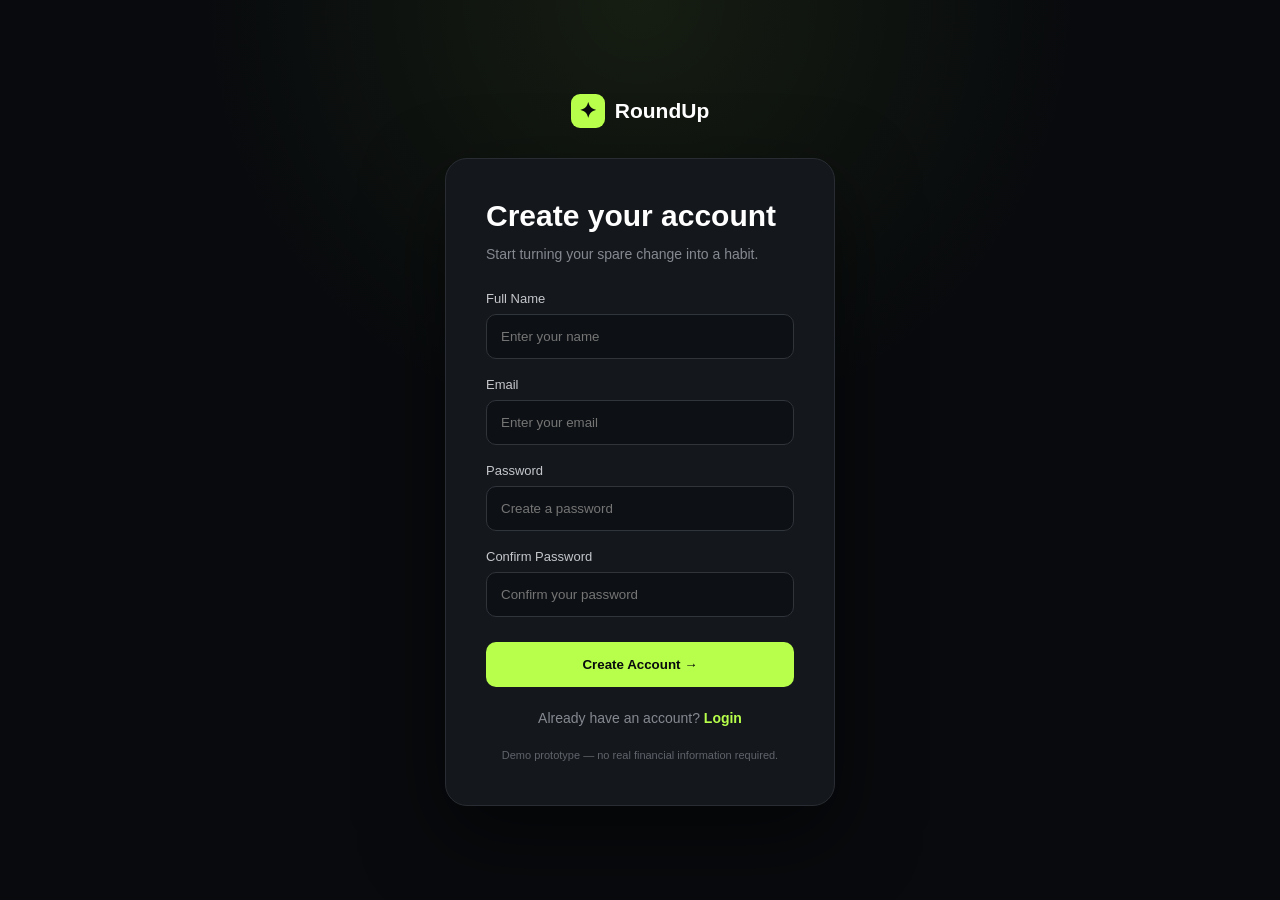
==== register.html @ de78d102 "Added frontend project code" ====
<!DOCTYPE html>
<html lang="en">

<head>

    <meta charset="UTF-8">
    <meta name="viewport" content="width=device-width, initial-scale=1.0">

    <title>Register | RoundUp</title>

    <link rel="stylesheet" href="style.css">

</head>

<body class="auth-body">

    <div class="auth-container">

        <a href="index.html" class="logo auth-logo">
            <span class="logo-icon">✦</span>
            RoundUp
        </a>


        <div class="auth-box">

            <h1>
                Create your account
            </h1>

            <p>
                Start turning your spare change into a habit.
            </p>


            <form id="registerForm">

                <label>
                    Full Name
                </label>

                <input
                    type="text"
                    id="registerName"
                    placeholder="Enter your name"
                    required
                >


                <label>
                    Email
                </label>

                <input
                    type="email"
                    id="registerEmail"
                    placeholder="Enter your email"
                    required
                >


                <label>
                    Password
                </label>

                <input
                    type="password"
                    id="registerPassword"
                    placeholder="Create a password"
                    required
                >


                <label>
                    Confirm Password
                </label>

                <input
                    type="password"
                    id="confirmPassword"
                    placeholder="Confirm your password"
                    required
                >


                <button type="submit" class="auth-btn">
                    Create Account →
                </button>

            </form>


            <p class="auth-switch">

                Already have an account?

                <a href="login.html">
                    Login
                </a>

            </p>


            <p class="demo-note">
                Demo prototype — no real financial information required.
            </p>

        </div>

    </div>


    <script src="script.js"></script>

</body>

</html>
---- style.css ----
/* ==============================
   RESET
================================ */

* {
    margin: 0;
    padding: 0;
    box-sizing: border-box;
}

html {
    scroll-behavior: smooth;
}

body {
    font-family: Arial, Helvetica, sans-serif;
    background: #080a0d;
    color: white;
}

a {
    text-decoration: none;
}

button,
input {
    font-family: inherit;
}


/* ==============================
   LOGO
================================ */

.logo {
    display: flex;
    align-items: center;
    gap: 10px;
    color: white;
    font-size: 21px;
    font-weight: 700;
}

.logo-icon {
    width: 34px;
    height: 34px;
    display: flex;
    align-items: center;
    justify-content: center;
    background: #b7ff4a;
    color: #080a0d;
    border-radius: 9px;
}


/* ==============================
   NAVBAR
================================ */

.navbar {
    height: 80px;
    padding: 0 7%;
    display: flex;
    align-items: center;
    justify-content: space-between;
    border-bottom: 1px solid #1d2025;
    position: sticky;
    top: 0;
    background: rgba(8, 10, 13, 0.92);
    backdrop-filter: blur(15px);
    z-index: 100;
}

.nav-links {
    display: flex;
    gap: 35px;
}

.nav-links a {
    color: #999da5;
    font-size: 14px;
    transition: 0.3s;
}

.nav-links a:hover {
    color: white;
}

.nav-buttons {
    display: flex;
    align-items: center;
    gap: 12px;
}

.login-btn {
    color: white;
    padding: 12px 18px;
}

.register-btn {
    padding: 12px 20px;
    background: #b7ff4a;
    color: #080a0d;
    border-radius: 9px;
    font-weight: bold;
    transition: 0.3s;
}

.register-btn:hover {
    transform: translateY(-2px);
}


/* ==============================
   HERO
================================ */

.hero {
    min-height: 680px;
    padding: 90px 7%;
    display: flex;
    align-items: center;
    justify-content: space-between;
    gap: 70px;
}

.hero-content {
    width: 55%;
}

.tag {
    color: #b7ff4a;
    font-size: 12px;
    font-weight: bold;
    letter-spacing: 2px;
    margin-bottom: 20px;
}

.hero h1 {
    font-size: clamp(48px, 6vw, 80px);
    line-height: 1;
    letter-spacing: -3px;
}

.hero h1 span {
    display: block;
    color: #b7ff4a;
}

.hero-content > p {
    max-width: 620px;
    margin-top: 28px;
    color: #9498a0;
    font-size: 17px;
    line-height: 1.7;
}

.hero-buttons {
    display: flex;
    gap: 15px;
    margin-top: 35px;
}

.primary-btn,
.secondary-btn {
    display: inline-block;
    padding: 15px 23px;
    border-radius: 10px;
    font-weight: bold;
    cursor: pointer;
}

.primary-btn {
    background: #b7ff4a;
    color: #080a0d;
}

.secondary-btn {
    background: transparent;
    border: 1px solid #33373d;
    color: white;
}

.trust {
    display: flex;
    gap: 20px;
    margin-top: 30px;
    color: #686c73;
    font-size: 12px;
}


/* ==============================
   ROUND-UP CARD
================================ */

.card-container {
    width: 390px;
    position: relative;
}

.glow {
    width: 300px;
    height: 300px;
    position: absolute;
    top: 40px;
    left: 40px;
    background: #b7ff4a;
    opacity: 0.08;
    filter: blur(90px);
    border-radius: 50%;
}

.roundup-card {
    position: relative;
    padding: 25px;
    background: #14171c;
    border: 1px solid #292d33;
    border-radius: 22px;
    box-shadow: 0 30px 80px rgba(0, 0, 0, 0.5);
}

.card-top {
    display: flex;
    justify-content: space-between;
    margin-bottom: 25px;
    color: #9da1a8;
    font-size: 13px;
}

.active {
    color: #b7ff4a;
}

.coffee {
    width: 60px;
    height: 60px;
    display: flex;
    align-items: center;
    justify-content: center;
    margin-bottom: 20px;
    background: #20242a;
    border-radius: 15px;
    font-size: 28px;
}

.transaction {
    display: flex;
    align-items: center;
    justify-content: space-between;
}

.transaction h3 {
    font-size: 17px;
}

.transaction p {
    margin-top: 5px;
    color: #747981;
    font-size: 12px;
}

.transaction strong {
    font-size: 26px;
}

.rounding-box {
    margin-top: 25px;
    padding: 18px;
    background: #0e1014;
    border-radius: 14px;
}

.rounding-box > div:not(.arrow) {
    display: flex;
    justify-content: space-between;
    color: #858990;
    font-size: 13px;
}

.rounding-box strong {
    color: white;
}

.arrow {
    margin: 8px;
    text-align: center;
    color: #b7ff4a;
}

.saved {
    display: flex;
    align-items: center;
    justify-content: space-between;
    margin-top: 15px;
    padding: 17px;
    background: rgba(183, 255, 74, 0.08);
    border: 1px solid rgba(183, 255, 74, 0.15);
    border-radius: 14px;
}

.saved p {
    color: #858990;
    font-size: 12px;
}

.saved strong {
    display: block;
    margin-top: 5px;
    color: #b7ff4a;
    font-size: 22px;
}

.coin {
    width: 38px;
    height: 38px;
    display: flex;
    align-items: center;
    justify-content: center;
    background: #b7ff4a;
    color: #080a0d;
    border-radius: 50%;
    font-weight: bold;
}

.pool {
    margin-top: 25px;
}

.pool-title {
    display: flex;
    justify-content: space-between;
    color: #858990;
    font-size: 12px;
}

.pool-title strong {
    color: white;
}

.progress-bar {
    height: 7px;
    margin-top: 12px;
    background: #292d33;
    border-radius: 20px;
    overflow: hidden;
}

.progress {
    width: 87%;
    height: 100%;
    background: #b7ff4a;
    border-radius: 20px;
}

.pool > p {
    margin-top: 10px;
    color: #777b82;
    font-size: 11px;
}


/* ==============================
   HOW IT WORKS
================================ */

.how {
    padding: 110px 7%;
    background: #0c0f13;
    border-top: 1px solid #181b20;
}

.section-title {
    max-width: 650px;
    margin: auto;
    text-align: center;
}

.section-title h2 {
    font-size: 48px;
    letter-spacing: -2px;
}

.section-title h2 span {
    color: #b7ff4a;
}

.section-title p {
    margin-top: 18px;
    color: #858990;
    line-height: 1.7;
}

.steps {
    display: grid;
    grid-template-columns: repeat(4, 1fr);
    gap: 18px;
    margin-top: 60px;
}

.step {
    padding: 28px;
    background: #14171c;
    border: 1px solid #24282e;
    border-radius: 18px;
    transition: 0.3s;
}

.step:hover {
    transform: translateY(-7px);
    border-color: #b7ff4a;
}

.number {
    color: #555960;
    font-size: 12px;
    font-weight: bold;
}

.step-icon {
    margin-top: 30px;
    font-size: 30px;
}

.step h3 {
    margin-top: 20px;
    font-size: 18px;
}

.step p {
    margin-top: 10px;
    color: #7f838a;
    font-size: 13px;
    line-height: 1.6;
}


/* ==============================
   INVESTMENTS
================================ */

.investments {
    padding: 120px 7%;
    display: flex;
    justify-content: space-between;
    gap: 70px;
}

.investment-text {
    width: 40%;
}

.investment-text h2 {
    font-size: 50px;
    line-height: 1.05;
    letter-spacing: -2px;
}

.investment-text h2 span {
    color: #b7ff4a;
}

.investment-text p {
    margin: 22px 0 30px;
    color: #858990;
    line-height: 1.7;
}

.investment-list {
    width: 50%;
    display: flex;
    flex-direction: column;
    gap: 15px;
}

.investment-card {
    display: grid;
    grid-template-columns: 55px 1fr auto;
    align-items: center;
    gap: 15px;
    padding: 24px;
    background: #12151a;
    border: 1px solid #272b31;
    border-radius: 16px;
    transition: 0.3s;
}

.investment-card:hover {
    transform: translateX(5px);
    border-color: #b7ff4a;
}

.investment-icon {
    width: 45px;
    height: 45px;
    display: flex;
    align-items: center;
    justify-content: center;
    background: #20242a;
    border-radius: 12px;
    font-size: 21px;
}

.investment-card h3 {
    font-size: 16px;
}

.investment-card p {
    margin-top: 5px;
    color: #777b82;
    font-size: 12px;
}

.investment-card > span {
    color: #b7ff4a;
    font-weight: bold;
}


/* ==============================
   ABOUT
================================ */

.about {
    padding: 100px 7%;
    background: #0c0f13;
}


/* ==============================
   FOOTER
================================ */

footer {
    padding: 40px 7%;
    display: flex;
    align-items: center;
    justify-content: space-between;
    border-top: 1px solid #1c1f24;
    color: #686c73;
    font-size: 12px;
}


/* ==============================
   AUTH PAGES
================================ */

.auth-body {
    min-height: 100vh;
    display: flex;
    align-items: center;
    justify-content: center;
    background:
        radial-gradient(
            circle at top,
            rgba(183, 255, 74, 0.08),
            transparent 40%
        ),
        #080a0d;
}

.auth-container {
    width: 100%;
    max-width: 450px;
    padding: 30px;
}

.auth-logo {
    justify-content: center;
    margin-bottom: 30px;
}

.auth-box,
.connect-box {
    padding: 40px;
    background: #14171c;
    border: 1px solid #292d33;
    border-radius: 22px;
    box-shadow: 0 30px 80px rgba(0, 0, 0, 0.5);
}

.auth-box h1,
.connect-box h1 {
    font-size: 30px;
    margin-bottom: 10px;
}

.auth-box > p,
.connect-box > p {
    color: #858990;
    font-size: 14px;
    line-height: 1.6;
}

.auth-box form {
    margin-top: 25px;
}

.auth-box label {
    display: block;
    margin: 18px 0 8px;
    color: #c5c7cb;
    font-size: 13px;
}

.auth-box input {
    width: 100%;
    padding: 14px;
    background: #0d1014;
    border: 1px solid #30343b;
    border-radius: 10px;
    color: white;
    outline: none;
}

.auth-box input:focus {
    border-color: #b7ff4a;
}

.auth-btn {
    width: 100%;
    margin-top: 25px;
    padding: 15px;
    border: none;
    border-radius: 10px;
    background: #b7ff4a;
    color: #080a0d;
    font-weight: bold;
    cursor: pointer;
}

.auth-switch {
    margin-top: 20px;
    text-align: center;
}

.auth-switch a {
    color: #b7ff4a;
    font-weight: bold;
}

.demo-note {
    margin-top: 18px;
    text-align: center;
    color: #60646b !important;
    font-size: 11px !important;
}


/* ==============================
   CONNECT ACCOUNT
================================ */

.connect-box {
    text-align: center;
}

.connect-icon {
    width: 65px;
    height: 65px;
    display: flex;
    align-items: center;
    justify-content: center;
    margin: 0 auto 25px;
    background: rgba(183, 255, 74, 0.1);
    border: 1px solid rgba(183, 255, 74, 0.2);
    border-radius: 18px;
    font-size: 30px;
}

.account-options {
    display: flex;
    flex-direction: column;
    gap: 12px;
    margin-top: 30px;
}

.account-option {
    width: 100%;
    padding: 16px;
    display: grid;
    grid-template-columns: 45px 1fr 20px;
    align-items: center;
    gap: 12px;
    text-align: left;
    background: #0e1014;
    border: 1px solid #292d33;
    border-radius: 13px;
    color: white;
    cursor: pointer;
    transition: 0.3s;
}

.account-option:hover {
    border-color: #b7ff4a;
    transform: translateY(-2px);
}

.option-icon {
    width: 40px;
    height: 40px;
    display: flex;
    align-items: center;
    justify-content: center;
    background: #20242a;
    border-radius: 10px;
    font-size: 20px;
}

.account-option strong {
    display: block;
    font-size: 14px;
}

.account-option small {
    display: block;
    margin-top: 4px;
    color: #747981;
    font-size: 11px;
}

.account-option > span:last-child {
    color: #b7ff4a;
}

.skip-btn {
    margin-top: 22px;
    padding: 12px 20px;
    background: transparent;
    border: none;
    color: #858990;
    cursor: pointer;
}

.skip-btn:hover {
    color: white;
}

.security-note {
    margin-top: 20px;
    color: #5f6369;
    font-size: 10px !important;
}


/* ==============================
   RESPONSIVE
================================ */

@media (max-width: 1000px) {

    .nav-links {
        display: none;
    }

    .hero {
        flex-direction: column;
        text-align: center;
    }

    .hero-content {
        width: 100%;
    }

    .hero-content > p {
        margin-left: auto;
        margin-right: auto;
    }

    .hero-buttons,
    .trust {
        justify-content: center;
    }

    .steps {
        grid-template-columns: repeat(2, 1fr);
    }

    .investments {
        flex-direction: column;
    }

    .investment-text,
    .investment-list {
        width: 100%;
    }
}

@media (max-width: 600px) {

    .navbar {
        padding: 0 5%;
    }

    .hero {
        padding: 70px 5%;
    }

    .hero h1 {
        font-size: 48px;
    }

    .hero-buttons {
        flex-direction: column;
    }

    .card-container {
        width: 100%;
    }

    .steps {
        grid-template-columns: 1fr;
    }

    .section-title h2,
    .investment-text h2 {
        font-size: 38px;
    }

    .investments {
        padding: 80px 5%;
    }

    .auth-container {
        padding: 20px;
    }

    .auth-box,
    .connect-box {
        padding: 28px 22px;
    }

    footer {
        flex-direction: column;
        gap: 15px;
        text-align: center;
    }
}


/* =========================================
   DASHBOARD
========================================= */

.dashboard-body {
    background: #080a0d;
    min-height: 100vh;
}


/* SIDEBAR */

.sidebar {
    width: 240px;
    height: 100vh;
    position: fixed;
    left: 0;
    top: 0;
    padding: 28px 20px;
    background: #0d1014;
    border-right: 1px solid #20242a;
    display: flex;
    flex-direction: column;
    z-index: 100;
}

.dashboard-nav {
    margin-top: 55px;
    display: flex;
    flex-direction: column;
    gap: 8px;
}

.nav-item {
    padding: 13px 15px;
    display: flex;
    align-items: center;
    gap: 12px;
    border-radius: 10px;
    color: #777b82;
    font-size: 13px;
    transition: 0.3s;
}

.nav-item:hover {
    color: white;
    background: #171a1f;
}

.nav-item.active {
    color: #b7ff4a;
    background: rgba(183, 255, 74, 0.08);
}

.sidebar-bottom {
    margin-top: auto;
}

.logout {
    color: #777b82;
    font-size: 13px;
}

.logout:hover {
    color: white;
}


/* MAIN */

.dashboard-main {
    margin-left: 240px;
    padding: 45px 5%;
    max-width: 1500px;
}


/* TOP */

.dashboard-top {
    display: flex;
    align-items: flex-start;
    justify-content: space-between;
    margin-bottom: 35px;
}

.dashboard-label {
    color: #b7ff4a;
    font-size: 11px;
    font-weight: bold;
    letter-spacing: 2px;
    margin-bottom: 10px;
}

.dashboard-top h1 {
    font-size: 34px;
}

.dashboard-subtitle {
    color: #777b82;
    margin-top: 8px;
    font-size: 13px;
}

.account-status {
    padding: 10px 15px;
    border: 1px solid #272b31;
    background: #111419;
    border-radius: 20px;
    color: #8c9097;
    font-size: 11px;
}

.status-dot {
    display: inline-block;
    width: 7px;
    height: 7px;
    margin-right: 6px;
    background: #b7ff4a;
    border-radius: 50%;
}


/* SUMMARY */

.summary-grid {
    display: grid;
    grid-template-columns: repeat(4, 1fr);
    gap: 15px;
    margin-bottom: 18px;
}

.summary-card {
    padding: 22px;
    background: #12151a;
    border: 1px solid #24282e;
    border-radius: 15px;
}

.summary-card-top {
    display: flex;
    justify-content: space-between;
    color: #777b82;
    font-size: 12px;
}

.summary-icon {
    font-size: 17px;
}

.summary-card h2 {
    margin-top: 20px;
    font-size: 27px;
}

.summary-card p {
    margin-top: 6px;
    color: #666a71;
    font-size: 11px;
}

.positive,
.auto-on {
    color: #b7ff4a !important;
}


/* MAIN DASHBOARD GRID */

.dashboard-grid {
    display: grid;
    grid-template-columns: 1.3fr 1fr;
    gap: 18px;
    margin-bottom: 18px;
}

.dashboard-card {
    padding: 25px;
    background: #12151a;
    border: 1px solid #24282e;
    border-radius: 17px;
}

.card-heading {
    display: flex;
    justify-content: space-between;
    align-items: flex-start;
}

.card-heading h2 {
    font-size: 17px;
}

.card-heading p {
    margin-top: 6px;
    color: #696d74;
    font-size: 11px;
}

.card-symbol {
    font-size: 22px;
}


/* BALANCE */

.balance-display {
    margin-top: 35px;
    display: flex;
    align-items: baseline;
    gap: 5px;
}

.balance-display strong {
    font-size: 55px;
}

.balance-display > span {
    color: #656970;
    font-size: 20px;
}

.dashboard-progress {
    height: 9px;
    margin-top: 20px;
    background: #292d33;
    border-radius: 20px;
    overflow: hidden;
}

.dashboard-progress-fill {
    width: 87%;
    height: 100%;
    background: #b7ff4a;
    border-radius: 20px;
    transition: width 0.5s ease;
}

.progress-info {
    display: flex;
    justify-content: space-between;
    margin-top: 10px;
    color: #686c73;
    font-size: 11px;
}

.simulate-btn {
    width: 100%;
    margin-top: 30px;
    padding: 14px;
    border: 1px solid #b7ff4a;
    border-radius: 10px;
    background: rgba(183, 255, 74, 0.08);
    color: #b7ff4a;
    font-weight: bold;
    cursor: pointer;
    transition: 0.3s;
}

.simulate-btn:hover {
    background: #b7ff4a;
    color: #080a0d;
}


/* THRESHOLD */

.threshold-options {
    display: grid;
    grid-template-columns: repeat(2, 1fr);
    gap: 10px;
    margin-top: 30px;
}

.threshold-btn {
    padding: 14px;
    background: #0e1014;
    border: 1px solid #292d33;
    color: #858990;
    border-radius: 10px;
    cursor: pointer;
    font-weight: bold;
}

.threshold-btn:hover,
.threshold-btn.selected {
    color: #b7ff4a;
    border-color: #b7ff4a;
    background: rgba(183, 255, 74, 0.07);
}

.threshold-message {
    display: flex;
    gap: 10px;
    margin-top: 25px;
    padding: 14px;
    background: #0d1014;
    border-radius: 10px;
}

.threshold-message p {
    color: #777b82;
    font-size: 11px;
    line-height: 1.5;
}


/* TRANSACTIONS */

.transactions-card {
    margin-bottom: 18px;
}

.view-all {
    background: transparent;
    border: none;
    color: #b7ff4a;
    cursor: pointer;
    font-size: 11px;
}

.transaction-list {
    margin-top: 25px;
}

.transaction-row {
    padding: 17px 0;
    display: flex;
    align-items: center;
    justify-content: space-between;
    border-top: 1px solid #20242a;
}

.transaction-left {
    display: flex;
    align-items: center;
    gap: 13px;
}

.transaction-icon {
    width: 40px;
    height: 40px;
    display: flex;
    align-items: center;
    justify-content: center;
    background: #20242a;
    border-radius: 10px;
}

.transaction-left strong {
    font-size: 13px;
}

.transaction-left p {
    margin-top: 5px;
    color: #666a71;
    font-size: 10px;
}

.transaction-right {
    text-align: right;
}

.transaction-right strong {
    display: block;
    font-size: 13px;
}

.transaction-right span {
    display: block;
    margin-top: 5px;
    color: #b7ff4a;
    font-size: 10px;
}


/* DELETE TRANSACTION */

.delete-transaction {
    margin-top: 8px;
    padding: 5px 9px;
    border: 1px solid #3a3e45;
    border-radius: 6px;
    background: transparent;
    color: #777b82;
    font-size: 9px;
    cursor: pointer;
    transition: 0.2s;
}

.delete-transaction:hover {
    border-color: #ff5555;
    color: #ff5555;
    background: rgba(255, 85, 85, 0.08);
}


/* PORTFOLIO */

.portfolio-card {
    margin-bottom: 30px;
}

.portfolio-value {
    color: #b7ff4a;
    font-size: 23px;
    font-weight: bold;
}

.portfolio-items {
    margin-top: 20px;
    display: grid;
    grid-template-columns: repeat(3, 1fr);
    gap: 12px;
}

.portfolio-item {
    padding: 18px;
    background: #0e1014;
    border-radius: 12px;
    display: grid;
    grid-template-columns: 35px 1fr;
    gap: 10px;
}

.portfolio-item > span {
    font-size: 20px;
}

.portfolio-item > strong:last-child {
    grid-column: 2;
    margin-top: 8px;
    color: #b7ff4a;
    font-size: 14px;
}

.portfolio-item div strong {
    font-size: 12px;
}

.portfolio-item p {
    margin-top: 4px;
    color: #666a71;
    font-size: 9px;
}


/* TRANSACTION MODAL */

.transaction-modal {
    position: fixed;
    inset: 0;
    display: none;
    align-items: center;
    justify-content: center;
    background: rgba(0, 0, 0, 0.75);
    backdrop-filter: blur(8px);
    z-index: 500;
}

.transaction-modal.show {
    display: flex;
}

.transaction-modal-box {
    width: 420px;
    padding: 35px;
    position: relative;
    background: #14171c;
    border: 1px solid #30343b;
    border-radius: 20px;
}

.transaction-modal-box h2 {
    font-size: 23px;
}

.transaction-modal-box > p {
    margin-top: 8px;
    color: #777b82;
    font-size: 12px;
    line-height: 1.5;
}

.transaction-modal-box label {
    display: block;
    margin-top: 20px;
    margin-bottom: 8px;
    color: #bfc2c7;
    font-size: 12px;
}

.transaction-modal-box input {
    width: 100%;
    padding: 13px;
    background: #0d1014;
    border: 1px solid #30343b;
    border-radius: 9px;
    color: white;
    outline: none;
}

.transaction-modal-box input:focus {
    border-color: #b7ff4a;
}

.modal-close {
    position: absolute;
    right: 18px;
    top: 15px;
    border: none;
    background: transparent;
    color: #777b82;
    font-size: 25px;
    cursor: pointer;
}


/* =========================================
   INVESTMENT SETTINGS
========================================= */

.investment-settings {
    margin-top: 25px;
    padding: 25px;
    border-radius: 16px;
    background: #111318;
    border: 1px solid #292d35;
}

.investment-settings h2 {
    margin-bottom: 25px;
}

.setting-group {
    margin-bottom: 25px;
}

.setting-group label {
    display: block;
    margin-bottom: 10px;
    font-weight: 600;
}

.setting-description {
    font-size: 13px;
    color: #8b8f98;
    margin-bottom: 12px;
}


/* OPTION BUTTONS */

.option-buttons {
    display: flex;
    gap: 10px;
    flex-wrap: wrap;
}

.cycle-btn,
.frequency-btn {
    padding: 10px 18px;
    border-radius: 8px;
    border: 1px solid #333842;
    background: #191c22;
    color: #aaa;
    cursor: pointer;
    transition: 0.2s;
}

.cycle-btn:hover,
.frequency-btn:hover {
    border-color: #777;
}

.cycle-btn.selected,
.frequency-btn.selected {
    background: #ffffff;
    color: #111;
    border-color: #ffffff;
}


/* THRESHOLD INPUT */

.threshold-input {
    display: flex;
    align-items: center;
    width: 220px;
    border: 1px solid #333842;
    border-radius: 8px;
    background: #191c22;
    padding: 0 12px;
}

.threshold-input span {
    color: #aaa;
}

.threshold-input input {
    width: 100%;
    padding: 11px;
    border: none;
    outline: none;
    background: transparent;
    color: white;
    font-size: 15px;
}


/* SMALL TEXT */

.setting-group small {
    display: block;
    margin-top: 8px;
    color: #777;
    font-size: 12px;
}


/* CURRENT PLAN */

.current-plan {
    margin-top: 25px;
    padding: 18px;
    border-radius: 12px;
    background: #191c22;
}

.current-plan h3 {
    margin-bottom: 15px;
}

.plan-row {
    display: flex;
    justify-content: space-between;
    padding: 9px 0;
    border-bottom: 1px solid #292d35;
}

.plan-row:last-child {
    border-bottom: none;
}

.plan-row span {
    color: #92969e;
}

.plan-row strong {
    color: white;
}


/* SAVE BUTTON */

.save-plan-btn {
    width: 100%;
    margin-top: 20px;
    padding: 13px;
    border: none;
    border-radius: 9px;
    background: white;
    color: #111;
    font-weight: 600;
    cursor: pointer;
}

.save-plan-btn:hover {
    opacity: 0.9;
}


/* ==========================================
   INVESTMENT SETTINGS CARD
========================================== */

.investment-settings-card {
    padding-bottom: 24px;
}

.setting-section {
    margin-top: 24px;
}

.setting-section h3 {
    font-size: 15px;
    margin-bottom: 6px;
}

.setting-help {
    font-size: 13px;
    color: #8b8f98;
    margin-bottom: 12px;
    line-height: 1.5;
}


/* SELECTED BUTTONS */

.threshold-btn.selected {
    border-color: #b6ff3b;
    background: rgba(182, 255, 59, 0.12);
    color: #b6ff3b;
}


/* CURRENT SETTINGS */

.threshold-message {
    margin-top: 24px;
}


/* =========================================
   DASHBOARD RESPONSIVE
========================================= */

@media (max-width: 1100px) {

    .summary-grid {
        grid-template-columns: repeat(2, 1fr);
    }

    .dashboard-grid {
        grid-template-columns: 1fr;
    }

    .portfolio-items {
        grid-template-columns: 1fr;
    }
}


@media (max-width: 700px) {

    .sidebar {
        width: 70px;
        padding: 25px 10px;
    }

    .sidebar .logo {
        justify-content: center;
        font-size: 0;
    }

    .sidebar .logo-icon {
        font-size: 18px;
    }

    .nav-item {
        justify-content: center;
        font-size: 0;
    }

    .nav-item span {
        font-size: 18px;
    }

    .logout {
        display: block;
        text-align: center;
        font-size: 0;
    }

    .logout::first-letter {
        font-size: 20px;
    }

    .dashboard-main {
        margin-left: 70px;
        padding: 30px 4%;
    }

    .dashboard-top {
        flex-direction: column;
        gap: 15px;
    }

    .summary-grid {
        grid-template-columns: 1fr;
    }

    .transaction-row {
        gap: 15px;
    }

    .transaction-modal-box {
        width: 90%;
        padding: 25px;
    }
}
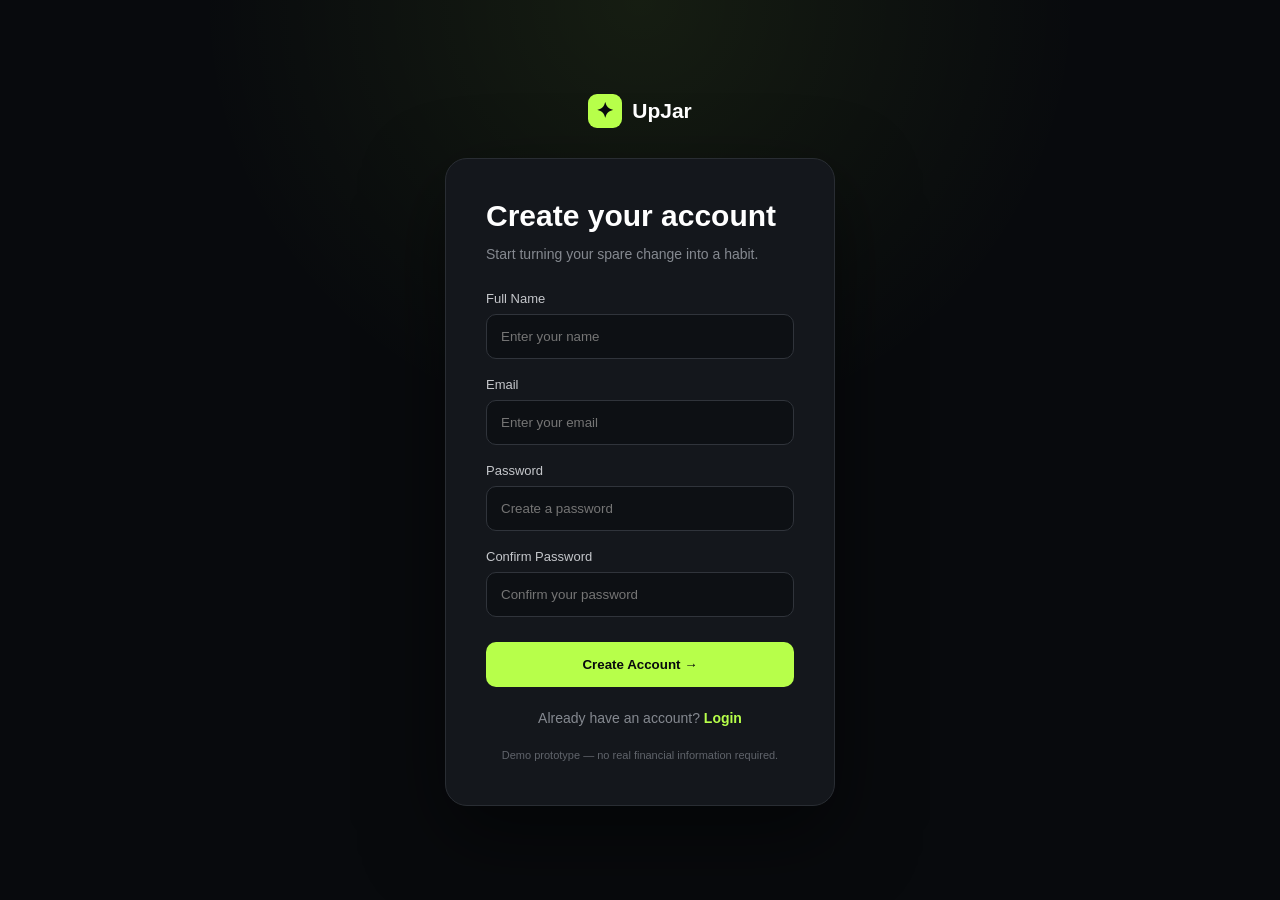
==== commit ef24bca9: "Update frontend login register and JavaScript" ====
--- a/register.html
+++ b/register.html
@@ -6,7 +6,7 @@
     <meta charset="UTF-8">
     <meta name="viewport" content="width=device-width, initial-scale=1.0">
 
-    <title>Register | RoundUp</title>
+    <title>Register | UpJar</title>
 
     <link rel="stylesheet" href="style.css">
 
@@ -18,7 +18,7 @@
 
         <a href="index.html" class="logo auth-logo">
             <span class="logo-icon">✦</span>
-            RoundUp
+            UpJar
         </a>
 
 
